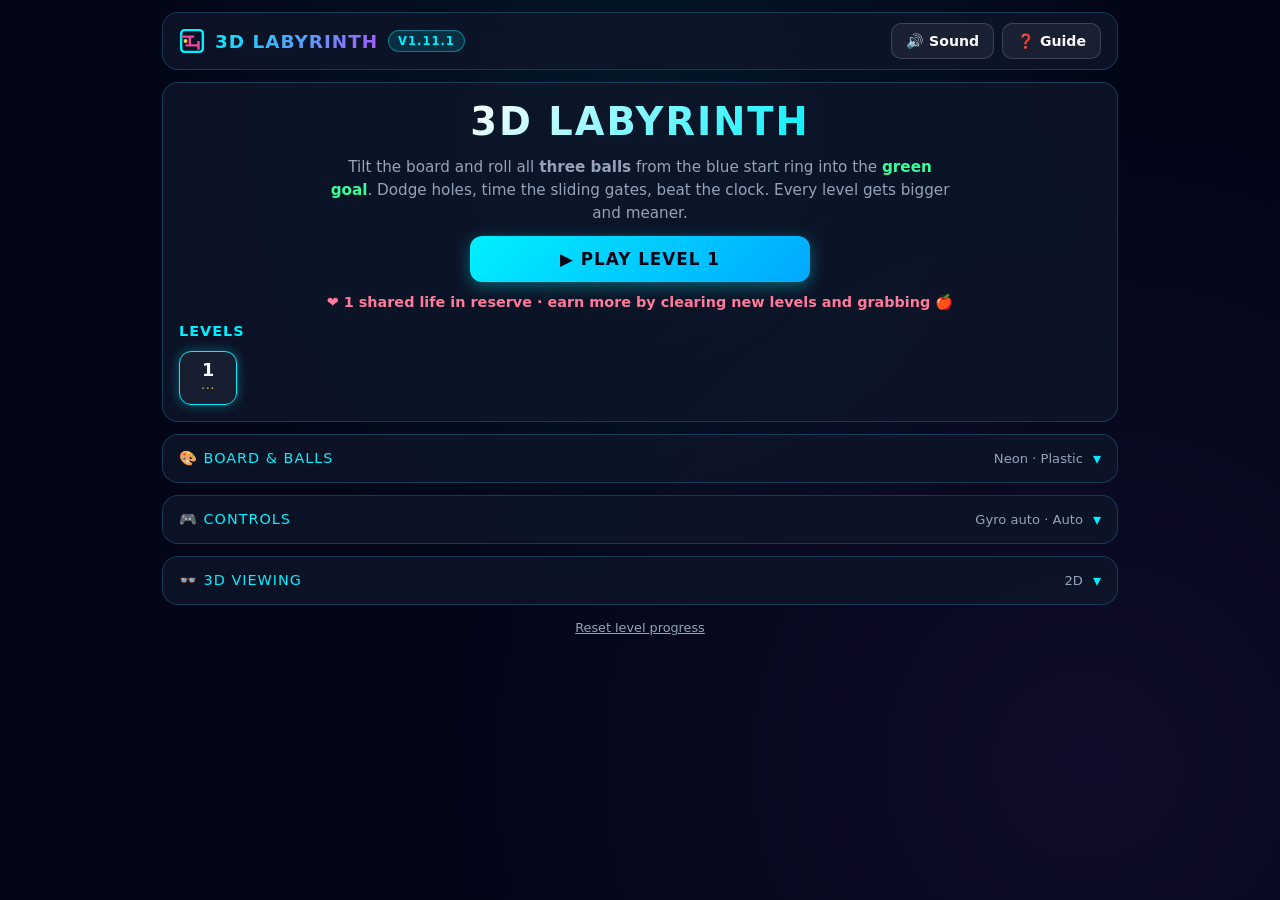
==== index.html @ 7cdb9b99 "fix: phone controller reports which pairing stage failed (v1.11.1) "No game found" was shown for any" ====
<!DOCTYPE html>
<html lang="en">
<head>
  <meta charset="UTF-8">
  <meta name="viewport" content="width=device-width, initial-scale=1.0, maximum-scale=1.0, user-scalable=no, viewport-fit=cover">
  <meta name="description" content="3D Labyrinth: tilt the board to guide three balls home. 2D, Parallel, Cross-eye, Anaglyph, Smart-glasses and VR stereo modes.">
  <meta name="theme-color" content="#020617">
  <title>3D Labyrinth</title>
  <link rel="manifest" href="./manifest.json">
  <link rel="icon" type="image/svg+xml" href="./assets/favicon.svg">
  <link rel="apple-touch-icon" href="./assets/apple-touch-icon.png">
  <meta name="apple-mobile-web-app-capable" content="yes">
  <meta name="mobile-web-app-capable" content="yes">
  <meta name="apple-mobile-web-app-title" content="Labyrinth3D">
  <link rel="stylesheet" href="./css/styles.css?v=1.11.1">
  <!-- Three.js r128, bundled locally so the PWA works fully offline -->
  <script src="./js/lib/three.min.js"></script>
</head>
<body>

  <!-- ============ PAGE 1: MENU ============ -->
  <div id="menuPage" class="page">
    <header class="app-header">
      <div class="brand-title">
        <svg width="26" height="26" viewBox="0 0 24 24" fill="none" stroke-width="2.2" aria-hidden="true">
          <rect x="2" y="2" width="20" height="20" rx="3" stroke="#00f0ff"/>
          <path d="M2 8h12M10 8v8M6 16h12M18 12v8" stroke="#ec4899"/>
          <circle cx="6" cy="12" r="1.8" fill="#ffc93c" stroke="none"/>
        </svg>
        <span>3D Labyrinth</span>
        <span class="version-badge">v1.11.1</span>
      </div>
      <div class="header-controls">
        <button class="icon-btn install-btn" id="installBtn" style="display:none" title="Install as an app on this device">📲 Install app</button>
        <button class="icon-btn vr-btn" id="webxrBtn" style="display:none" title="Enter immersive VR (Meta Quest browser)">🥽 VR</button>
        <button class="icon-btn" id="audioToggle" title="Toggle sound (M)">🔊 Sound</button>
        <button class="icon-btn" id="helpBtn" title="How to play & 3D viewing guide">❓ Guide</button>
      </div>
    </header>

    <main class="menu-content">
      <section class="card hero">
        <h1 class="title">3D Labyrinth</h1>
        <p class="muted">Tilt the board and roll all <strong>three balls</strong> from the blue start ring into the
          <strong class="green">green goal</strong>. Dodge holes, time the sliding gates, beat the clock. Every level gets bigger and meaner.</p>
        <button class="action-btn" id="playBtn">▶ Play Level 1</button>
        <div class="lives-info" id="livesInfo"></div>
        <h3 class="section-h">Levels</h3>
        <div class="level-grid" id="levelGrid"></div>
      </section>

      <details class="card fold" data-fold="look">
        <summary><span class="section-h">🎨 Board &amp; Balls</span><span class="fold-sum" id="sumLook"></span><span class="fold-caret" aria-hidden="true">▾</span></summary>
        <div class="fold-body">
        <div class="look-row">
          <span class="look-label">Board</span>
          <div class="mode-selector" id="boardSelector" role="radiogroup" aria-label="Board surface"></div>
        </div>
        <div class="look-row">
          <span class="look-label">Balls</span>
          <div class="mode-selector" id="ballSelector" role="radiogroup" aria-label="Ball type"></div>
        </div>
        <div class="look-stats" id="lookStats"></div>
        </div>
      </details>

      <details class="card fold" data-fold="controls">
        <summary><span class="section-h">🎮 Controls</span><span class="fold-sum" id="sumControls"></span><span class="fold-caret" aria-hidden="true">▾</span></summary>
        <div class="fold-body">
        <div class="row-wrap">
          <button class="icon-btn" id="gyroToggle" title="Tilt your phone to tilt the board">📱 <span id="gyroBadge">Gyro: AUTO</span></button>
          <button class="icon-btn" id="viewModeBtn" title="Camera: Auto / Whole board / Follow balls (V)">🎥 View: Auto</button>
          <button class="icon-btn" id="invertYBtn">↕️ Invert tilt: OFF</button>
          <button class="icon-btn" id="phonePadBtn" title="Use a phone on the same Wi-Fi as a tilt controller (e.g. for a TV or smart glasses)">📲 Phone controller</button>
        </div>
        <div class="slider-group" title="Degrees of phone tilt for full board tilt (lower = more sensitive)">
          <label>Gyro range</label>
          <input type="range" class="sens-slider" min="8" max="40" step="1" value="20">
          <span class="val sens-val">20°</span>
        </div>
        <p class="hint">Phone: tilt (default) · or drag anywhere on the board like a joystick. Desktop: arrow keys / WASD or mouse-drag. Gamepad: stick or D-pad tilts, A confirms, B / Start pauses. With smart glasses, tilt the phone in your hand (or use a Bluetooth pad).
          <kbd>P</kbd> pause · <kbd>R</kbd> restart · <kbd>C</kbd> re-level gyro · <kbd>V</kbd> camera · <kbd>N</kbd> map on/off (Inside view).</p>
        </div>
      </details>

      <details class="card fold" data-fold="stereo">
        <summary><span class="section-h">👓 3D Viewing</span><span class="fold-sum" id="sum3d"></span><span class="fold-caret" aria-hidden="true">▾</span></summary>
        <div class="fold-body">
        <div class="mode-selector">
          <button class="mode-btn active" data-mode="2d">2D</button>
          <button class="mode-btn" data-mode="parallel">Parallel 3D (SBS)</button>
          <button class="mode-btn" data-mode="cross">Cross-Eye 3D</button>
          <button class="mode-btn" data-mode="anaglyph">Anaglyph 🔴🔵</button>
          <button class="mode-btn" data-mode="hsbs" title="Half side-by-side 16:9 for RayNeo / XREAL / Rokid / TCL glasses">Smart Glasses (HSBS)</button>
        </div>
        <div class="slider-group" title="Stereo strength (eye separation, scaled to viewing distance)">
          <label>3D Depth</label>
          <input type="range" class="depth-slider" min="0" max="3" step="0.05" value="1">
          <span class="val depth-val">1.00</span>
        </div>
        <div class="slider-group" title="Move the zero-parallax (screen) plane nearer (-) or further (+)">
          <label>Focus</label>
          <input type="range" class="focus-slider" min="-40" max="40" step="1" value="0">
          <span class="val focus-val">0%</span>
        </div>
        <button class="icon-btn swap-btn">🔄 Swap Eyes</button>
        </div>
      </details>
      <p class="hint reset-line"><button class="link-btn" id="resetProgressBtn">Reset level progress</button></p>
    </main>
  </div>

  <!-- ============ PAGE 2: GAME ============ -->
  <div id="gamePage" class="page hidden">
    <div class="viewport-frame mode-single" id="viewportFrame">
      <div class="sbs-divider" id="sbsDivider"></div>
      <canvas id="gameCanvas"></canvas>
      <div class="joystick" id="joystick"><div class="knob"></div></div>

      <div class="modal-overlay hidden" id="pauseScreen">
        <div class="modal-card">
          <h2 class="title">⚙ 3D &amp; Controls</h2>
          <div class="mode-selector">
            <button class="mode-btn" data-mode="2d">2D</button>
            <button class="mode-btn" data-mode="parallel">Parallel</button>
            <button class="mode-btn" data-mode="cross">Cross-Eye</button>
            <button class="mode-btn" data-mode="anaglyph">Anaglyph</button>
            <button class="mode-btn" data-mode="hsbs">HSBS</button>
          </div>
          <div class="slider-group">
            <label>3D Depth</label>
            <input type="range" class="depth-slider" min="0" max="3" step="0.05" value="1">
            <span class="val depth-val">1.00</span>
          </div>
          <div class="slider-group">
            <label>Focus</label>
            <input type="range" class="focus-slider" min="-40" max="40" step="1" value="0">
            <span class="val focus-val">0%</span>
          </div>
          <div class="slider-group">
            <label>Gyro range</label>
            <input type="range" class="sens-slider" min="8" max="40" step="1" value="20">
            <span class="val sens-val">20°</span>
          </div>
          <button class="icon-btn swap-btn">🔄 Swap Eyes</button>
          <div class="btn-row">
            <button class="action-btn ghost" id="settingsBackBtn">◀ Back</button>
            <button class="action-btn" id="resumeBtn">▶ Resume</button>
          </div>
        </div>
      </div>

    </div>

    <div class="game-toolbar" id="gameBottomToolbar">
      <div class="group">
        <button class="icon-btn icon-only" id="gamePauseBtn" title="Pause / 3D settings (P)">⏸️</button>
        <button class="icon-btn icon-only" id="gameStopBtn" title="Back to menu">⏹️</button>
        <button class="icon-btn icon-only" id="gameRestartBtn" title="Restart level (R)">🔄</button>
      </div>
      <button class="icon-btn level-btn-big" id="gameCalibrateBtn" title="Treat the current phone position as flat (C)">🎯<span class="lbl"> Re-level</span></button>
      <div class="group">
        <button class="icon-btn icon-only" id="gameViewBtn" title="Camera (V)">🎥</button>
        <button class="icon-btn icon-only" id="gameGyroBtn" title="Gyroscope">📱</button>
        <button class="icon-btn icon-only" id="gameAudioBtn" title="Sound (M)">🔊</button>
      </div>
    </div>
  </div>

  <!-- ============ GUIDE ============ -->
  <div class="drawer-overlay hidden" id="infoDrawer">
    <div class="drawer">
      <h3>How to play</h3>
      <ul>
        <li>Get all <strong>3 balls</strong> into the <strong class="green">green goal</strong>. A ball in a <strong class="red">red-rimmed hole</strong> drops out and restarts at the blue ring.</li>
        <li>Levels 1–2 are untimed. From level 3 there is a clock; later levels add offset holes, corner holes on turns and orange <strong>sliding gates</strong> you must time.</li>
        <li><strong>❤ Lives</strong> (shared by all balls): +1 the first time you clear a level. A ball that drops into a hole spends a life and hops over it instead of restarting. If the clock runs out and you have a life for every ball still out, they are spent and the level is <em>rescued</em>.</li>
        <li><strong>🍎 Bonus apple</strong> (level 4+): one per level, at the end of a side branch behind a guard: a sliding gate, an offset hole or a corner hole. Roll a ball onto it for <strong>+1 life</strong>. Each level's apple can be claimed once, ever; levels with an apple still waiting show 🍎 in the level list, so if you run out of lives, go back and collect them.</li>
        <li>★★★ = no falls, no lives used, fast · ★★ = up to 2 falls/saves · ★ = cleared or rescued.</li>
        <li><strong>Gyro</strong>: hold the phone however is comfortable — the countdown levels it. Tap <em>🎯 Re-level</em> any time. iPhone asks for motion permission on first play.</li>
        <li><strong>🧍 Inside view</strong> (🎥 button or <kbd>V</kbd>): a chase camera at ball level, with walls towering around you. Controls follow the camera, so <em>forward</em> rolls the ball the way you're looking. The camera turns smoothly, like a car, toward the way the ball is rolling; reversing doesn't spin it round. It plays with <strong>one ball</strong> (board views always use three); the round minimap turns with you like a car GPS: the arrow always points ahead, N marks north and a green dot on the rim points to the goal; tap the 🗺 icon (or press <kbd>N</kbd>) to show or hide it. Follow the green light beam to the goal.</li>
        <li><strong>Gesture</strong>: touch and drag anywhere on the board — the drag distance is the tilt.</li>
      </ul>
      <h3>3D viewing modes</h3>
      <ul>
        <li><strong>Parallel 3D</strong>: left image for left eye — cardboard viewers or parallel free-viewing.</li>
        <li><strong>Cross-Eye 3D</strong>: cross your eyes until a third image fuses in the middle.</li>
        <li><strong>Anaglyph</strong>: red/cyan glasses.</li>
        <li><strong>Smart Glasses (HSBS)</strong>: 16:9 half side-by-side for RayNeo Air, XREAL, Rokid, TCL — switch the glasses to 3D SBS mode.</li>
        <li><strong>🥽 VR</strong>: appears in Meta Quest browser; the board floats on a virtual table, thumbstick tilts it.</li>
        <li><strong>3D Depth</strong> scales automatically with board size; lower it if your eyes strain. <strong>Focus</strong> moves the screen plane.</li>
      </ul>
      <button class="action-btn" id="closeInfoBtn">Got it</button>
    </div>
  </div>

  <!-- Install offer (Android/Chrome: system prompt; iPhone/iPad: Add to Home Screen steps) -->
  <div class="banner-stack">
  <div id="installBanner" class="update-banner install-banner hidden">
    <span>📲 Play full-screen and offline: install 3D Labyrinth as an app.</span>
    <button id="installBannerBtn" class="update-btn">Install</button>
    <button id="closeInstallBtn" class="update-close" title="Not now">✖</button>
  </div>

  <div id="updateBanner" class="update-banner hidden">
    <span>🚀 A new version is ready.</span>
    <button id="installUpdateBtn" class="update-btn">🔄 Update</button>
    <button id="closeUpdateBtn" class="update-close" title="Dismiss">✖</button>
  </div>
  </div>

  <div class="drawer-overlay hidden" id="linkPanel">
    <div class="drawer">
      <h3>📲 Phone controller</h3>
      <p class="muted">On a phone connected to the <strong>same Wi-Fi</strong>, open:</p>
      <p class="link-url" id="linkUrl"></p>
      <p class="muted">and enter this code:</p>
      <div class="link-code" id="linkCode">····</div>
      <p class="link-status" id="linkStatus"></p>
      <p class="hint">Pairing uses the free PeerJS service only to introduce the two devices. After that, tilt data goes directly from the phone to this screen over your Wi-Fi.</p>
      <div class="btn-row">
        <button class="action-btn" id="linkDoneBtn">Done</button>
        <button class="action-btn ghost" id="linkStopBtn">Disconnect</button>
      </div>
    </div>
  </div>

  <div class="drawer-overlay hidden" id="iosInstallHelp">
    <div class="drawer">
      <h3>📲 Install on iPhone / iPad</h3>
      <ol class="steps">
        <li>Open this page in <strong>Safari</strong>.</li>
        <li>Tap the <strong>Share</strong> button (square with an arrow ↑).</li>
        <li>Choose <strong>Add to Home Screen</strong>, then <strong>Add</strong>.</li>
      </ol>
      <p class="hint">The game then opens full-screen from its own icon and works offline.</p>
      <button class="action-btn" id="closeIosHelpBtn">Got it</button>
    </div>
  </div>

  <!-- Every module gets the release version in its URL, so an update can never mix old and new code
       (HTTP/CDN caches would otherwise serve stale modules next to a fresh app.js). -->
  <script type="importmap">
  {
    "imports": {
      "./js/config.js": "./js/config.js?v=1.11.1",
      "./js/maze.js": "./js/maze.js?v=1.11.1",
      "./js/physics.js": "./js/physics.js?v=1.11.1",
      "./js/renderer.js": "./js/renderer.js?v=1.11.1",
      "./js/board.js": "./js/board.js?v=1.11.1",
      "./js/materials.js": "./js/materials.js?v=1.11.1",
      "./js/controls.js": "./js/controls.js?v=1.11.1",
      "./js/hud3d.js": "./js/hud3d.js?v=1.11.1",
      "./js/audio.js": "./js/audio.js?v=1.11.1",
      "./js/ui.js": "./js/ui.js?v=1.11.1",
      "./js/link.js": "./js/link.js?v=1.11.1"
    }
  }
  </script>
  <script type="module" src="./js/app.js?v=1.11.1"></script>
</body>
</html>
---- css/styles.css ----
/* ==========================================================================
   3D LABYRINTH - STYLES (palette & components follow 3D Tunnel Rush)
   ========================================================================== */

:root {
  --bg-dark: #020617;
  --bg-card: rgba(15, 23, 42, 0.78);
  --bg-card-border: rgba(56, 189, 248, 0.22);
  --cyan: #00f0ff;
  --purple: #a855f7;
  --pink: #ec4899;
  --green: #34ff9a;
  --red: #ff3b5c;
  --amber: #ffc93c;
  --text: #f8fafc;
  --muted: #94a3b8;
  --font: system-ui, -apple-system, 'Segoe UI', Roboto, sans-serif;
  --fast: 0.18s cubic-bezier(0.4, 0, 0.2, 1);
}

* { box-sizing: border-box; margin: 0; padding: 0; }
.hidden { display: none !important; }

html, body { overscroll-behavior: none; }
body {
  background: var(--bg-dark);
  color: var(--text);
  font-family: var(--font);
  min-height: 100vh;
  min-height: 100dvh;
  background-image:
    radial-gradient(circle at 50% 15%, rgba(0, 240, 255, 0.08), transparent 50%),
    radial-gradient(circle at 85% 85%, rgba(168, 85, 247, 0.08), transparent 50%);
  -webkit-tap-highlight-color: transparent;
}

button { font-family: inherit; }
button:focus-visible, input:focus-visible { outline: 2px solid var(--cyan); outline-offset: 2px; }

/* ---------------- Menu page ---------------- */
.page { width: 100%; }
#menuPage { max-width: 980px; margin: 0 auto; padding: 12px 12px 32px; display: flex; flex-direction: column; gap: 12px; }

.app-header {
  display: flex; justify-content: space-between; align-items: center; flex-wrap: wrap; gap: 10px;
  padding: 10px 16px;
  background: var(--bg-card); border: 1px solid var(--bg-card-border); border-radius: 16px;
  backdrop-filter: blur(12px); -webkit-backdrop-filter: blur(12px);
}
.brand-title { display: flex; align-items: center; gap: 10px; font-weight: 800; font-size: 1.15rem; letter-spacing: 1px; text-transform: uppercase; }
.brand-title span:not(.version-badge) {
  background: linear-gradient(135deg, var(--cyan), var(--purple)); -webkit-background-clip: text; background-clip: text; -webkit-text-fill-color: transparent;
}
.version-badge { background: rgba(0, 240, 255, 0.12); color: var(--cyan); border: 1px solid rgba(0, 240, 255, 0.4); padding: 3px 9px; border-radius: 20px; font-size: 0.72rem; }
.header-controls, .row-wrap { display: flex; flex-wrap: wrap; gap: 8px; align-items: center; }

.menu-content { display: flex; flex-direction: column; gap: 12px; }
.card {
  background: var(--bg-card); border: 1px solid var(--bg-card-border); border-radius: 16px; padding: 16px;
  display: flex; flex-direction: column; gap: 12px;
}
.hero { align-items: center; text-align: center; }
.title {
  font-size: clamp(1.6rem, 6vw, 2.4rem); font-weight: 900; letter-spacing: 2px; text-transform: uppercase;
  background: linear-gradient(135deg, #fff, var(--cyan)); -webkit-background-clip: text; background-clip: text; -webkit-text-fill-color: transparent;
}
.title.green { background: linear-gradient(135deg, #fff, var(--green)); -webkit-background-clip: text; background-clip: text; }
.title.red { background: linear-gradient(135deg, #fff, var(--red)); -webkit-background-clip: text; background-clip: text; }
.muted { color: var(--muted); font-size: 0.95rem; max-width: 620px; line-height: 1.5; }
.green { color: var(--green); }
.red { color: var(--red); }
.section-h { color: var(--cyan); font-size: 0.9rem; text-transform: uppercase; letter-spacing: 1px; align-self: flex-start; }
.hint { color: var(--muted); font-size: 0.82rem; line-height: 1.6; }
kbd { background: rgba(255,255,255,0.08); border: 1px solid rgba(255,255,255,0.2); border-radius: 4px; padding: 0 5px; font-size: 0.78rem; }

.level-grid { display: grid; grid-template-columns: repeat(auto-fill, minmax(58px, 1fr)); gap: 8px; width: 100%; }
.level-btn {
  background: rgba(255,255,255,0.05); border: 1px solid rgba(255,255,255,0.14); color: var(--text);
  border-radius: 12px; padding: 8px 4px; cursor: pointer; display: flex; flex-direction: column; align-items: center; gap: 2px;
  transition: var(--fast);
}
.level-btn .lv { font-weight: 800; font-size: 1.1rem; }
.level-btn .st { font-size: 0.72rem; color: var(--amber); letter-spacing: 1px; }
.level-btn:hover { border-color: var(--cyan); }
.level-btn.current { border-color: var(--cyan); box-shadow: 0 0 12px rgba(0,240,255,0.35); }

/* ---------------- Buttons ---------------- */
.icon-btn {
  background: rgba(255, 255, 255, 0.06); border: 1px solid rgba(255, 255, 255, 0.16); color: var(--text);
  padding: 9px 14px; border-radius: 10px; cursor: pointer; display: inline-flex; align-items: center; gap: 6px;
  font-size: 0.88rem; font-weight: 600; transition: var(--fast); touch-action: manipulation;
}
.icon-btn:hover { background: rgba(0, 240, 255, 0.15); border-color: var(--cyan); }
.icon-btn.active { background: var(--cyan); color: #020617; border-color: var(--cyan); }
.icon-btn.icon-only { font-size: 1.2rem; padding: 8px 11px; }
.vr-btn { background: linear-gradient(135deg, var(--purple), var(--pink)); border-color: #f472b6; }
.swap-btn { align-self: flex-start; }
.link-btn { background: none; border: none; color: var(--muted); text-decoration: underline; cursor: pointer; font-size: 0.8rem; }

.action-btn {
  background: linear-gradient(135deg, var(--cyan), #00a8ff); color: #020617; font-size: 1.05rem; font-weight: 800;
  padding: 13px 28px; border: none; border-radius: 12px; cursor: pointer; text-transform: uppercase; letter-spacing: 1px;
  box-shadow: 0 4px 15px rgba(0, 240, 255, 0.35); transition: transform 0.15s ease; width: 100%; max-width: 340px;
}
.action-btn:hover { transform: translateY(-2px); }
.action-btn.ghost { background: rgba(255,255,255,0.1); color: var(--text); box-shadow: none; border: 1px solid rgba(255,255,255,0.22); }
.btn-row { display: flex; flex-wrap: wrap; gap: 8px; justify-content: center; width: 100%; }
.btn-row .action-btn { flex: 1 1 120px; padding: 11px 12px; font-size: 0.92rem; }

/* ---------------- Stereo controls ---------------- */
.mode-selector { display: flex; flex-wrap: wrap; gap: 5px; background: rgba(0,0,0,0.4); padding: 4px; border-radius: 12px; border: 1px solid rgba(255,255,255,0.08); }
.mode-btn { background: transparent; border: none; color: var(--muted); padding: 8px 12px; border-radius: 8px; font-size: 0.85rem; font-weight: 700; cursor: pointer; }
.mode-btn:hover { color: var(--text); }
.mode-btn.active { background: var(--cyan); color: #020617; }
.slider-group { display: flex; align-items: center; gap: 10px; width: 100%; }
.slider-group label { min-width: 84px; font-size: 0.85rem; color: var(--muted); }
.slider-group input[type=range] { flex: 1; accent-color: var(--cyan); min-height: 28px; }
.slider-group .val { min-width: 48px; text-align: right; font-family: ui-monospace, monospace; font-size: 0.85rem; color: var(--cyan); }

/* ---------------- Game page ---------------- */
#gamePage {
  height: 100vh; height: 100dvh; display: flex; flex-direction: column; align-items: center; justify-content: center; gap: 8px;
  padding: 4px env(safe-area-inset-right) env(safe-area-inset-bottom) env(safe-area-inset-left);
}
.viewport-frame {
  position: relative; background: #000; border-radius: 14px; overflow: hidden;
  border: 1px solid rgba(0, 240, 255, 0.5); box-shadow: 0 0 24px rgba(0, 240, 255, 0.18);
  touch-action: none; /* the board itself is a drag joystick */
}
#gameCanvas { width: 100%; height: 100%; display: block; }
.sbs-divider { position: absolute; top: 0; left: 50%; width: 2px; height: 100%; background: linear-gradient(transparent, rgba(0,240,255,0.45), transparent); pointer-events: none; z-index: 5; display: none; }

.joystick {
  position: fixed; width: 140px; height: 140px; margin: -70px 0 0 -70px; border-radius: 50%;
  border: 2px solid rgba(0, 240, 255, 0.45); background: rgba(0, 240, 255, 0.06);
  pointer-events: none; z-index: 30; display: none;
}
.joystick .knob {
  position: absolute; left: 50%; top: 50%; width: 52px; height: 52px; border-radius: 50%;
  background: rgba(0, 240, 255, 0.45); box-shadow: 0 0 14px rgba(0,240,255,0.6); transform: translate(-50%, -50%);
}

.game-toolbar {
  display: flex; align-items: center; justify-content: space-between; gap: 8px; width: 100%; max-width: 720px; padding: 0 6px;
}
.game-toolbar .group { display: flex; gap: 6px; }
.level-btn-big { font-size: 0.95rem; padding: 10px 16px; border-color: rgba(0,240,255,0.45); white-space: nowrap; }

.modal-overlay {
  position: absolute; inset: 0; background: rgba(2, 6, 23, 0.82); backdrop-filter: blur(8px); -webkit-backdrop-filter: blur(8px);
  display: flex; align-items: center; justify-content: center; z-index: 20; padding: 12px; overflow-y: auto;
}
.modal-card {
  background: var(--bg-card); border: 1px solid var(--bg-card-border); border-radius: 18px; padding: 18px;
  max-width: 480px; width: 100%; display: flex; flex-direction: column; gap: 12px; align-items: center; text-align: center;
  box-shadow: 0 10px 40px rgba(0,0,0,0.6);
}
.stars { font-size: 2.6rem; color: var(--amber); letter-spacing: 6px; text-shadow: 0 0 16px rgba(255,201,60,0.6); }

/* ---------------- Guide drawer & update banner ---------------- */
.drawer-overlay { position: fixed; inset: 0; background: rgba(2,6,23,0.7); z-index: 50; display: flex; align-items: center; justify-content: center; padding: 12px; }
.drawer {
  background: #0b1222; border: 1px solid var(--bg-card-border); border-radius: 18px; padding: 18px 20px; max-width: 640px; width: 100%;
  max-height: 90vh; overflow-y: auto; display: flex; flex-direction: column; gap: 10px; align-items: center;
}
.drawer h3 { color: var(--cyan); align-self: flex-start; }
.drawer ul { padding-left: 18px; line-height: 1.6; font-size: 0.9rem; align-self: stretch; }

.update-banner {
  position: fixed; left: 50%; bottom: 16px; transform: translateX(-50%); z-index: 60;
  display: flex; align-items: center; gap: 10px; background: #0b1222; border: 1px solid var(--cyan); border-radius: 14px; padding: 10px 14px;
  box-shadow: 0 0 20px rgba(0,240,255,0.3); font-size: 0.9rem;
}
.update-btn { background: var(--cyan); color: #020617; border: none; border-radius: 8px; padding: 6px 12px; font-weight: 700; cursor: pointer; }
.update-close { background: none; border: none; color: var(--muted); cursor: pointer; font-size: 1rem; }

@media (max-width: 520px) {
  .icon-btn { padding: 8px 10px; font-size: 0.82rem; }
  .icon-btn.icon-only { padding: 7px 9px; font-size: 1.05rem; }
  .level-btn-big { padding: 9px 10px; font-size: 0.82rem; }
  .game-toolbar .group { gap: 4px; }
}
@media (max-height: 500px) and (orientation: landscape) {
  #gamePage { flex-direction: row; gap: 6px; }
  .game-toolbar { flex-direction: column; width: auto; height: 100%; max-width: none; justify-content: center; }
  .game-toolbar .group { flex-direction: column; }
}
@media (max-width: 400px) {
  .level-btn-big .lbl { display: none; }
  .level-btn-big { font-size: 1.05rem; }
}

/* ---------------- Board & ball picker ---------------- */
.look-row { display: flex; align-items: center; gap: 10px; flex-wrap: wrap; width: 100%; }
.look-label { min-width: 52px; font-size: 0.85rem; color: var(--muted); }
.look-btn { background: transparent; border: none; color: var(--muted); padding: 8px 12px; border-radius: 8px; font-size: 0.88rem; font-weight: 700; cursor: pointer; }
.look-btn:hover { color: var(--text); }
.look-btn.active { background: var(--cyan); color: #020617; }
.look-stats { display: grid; grid-template-columns: auto 1fr; gap: 4px 12px; font-size: 0.85rem; align-items: center; }
.look-stats .meter { color: var(--amber); letter-spacing: 2px; font-size: 0.8rem; }
.look-stats .meter .off { color: rgba(148,163,184,0.35); }
.look-stats .desc { grid-column: 1 / -1; color: var(--muted); line-height: 1.5; }

.lives-info { color: #ff7a9a; font-weight: 700; font-size: 0.9rem; }
.level-btn .ap { font-size: 0.7rem; margin-left: 2px; vertical-align: super; }

/* ---------------- Install ---------------- */
.install-btn { background: linear-gradient(135deg, #22c55e, #00f0ff); color: #020617; border-color: #34ff9a; font-weight: 800; }
.install-banner { bottom: 76px; border-color: #34ff9a; box-shadow: 0 0 20px rgba(52,255,154,0.3); flex-wrap: wrap; justify-content: center; max-width: calc(100vw - 24px); }
.install-banner .update-btn { background: #34ff9a; }
.steps { padding-left: 22px; line-height: 1.8; align-self: stretch; }

/* Banners stack bottom-centre and use the full phone width instead of squeezing their text */
.banner-stack { position: fixed; left: 50%; bottom: 16px; transform: translateX(-50%); z-index: 60; display: flex; flex-direction: column; gap: 8px; width: min(560px, calc(100vw - 24px)); pointer-events: none; }
.banner-stack .update-banner { position: static; transform: none; width: 100%; pointer-events: auto; }
.banner-stack .update-banner span { flex: 1; min-width: 0; }
.banner-stack .install-banner { bottom: auto; }

/* ---------------- Collapsible menu sections ---------------- */
/* Closed by default so first-time players see Play + levels first; the summary shows the current choice */
details.fold { display: block; padding: 0; }
details.fold > summary {
  list-style: none; cursor: pointer; display: flex; align-items: center; gap: 10px; padding: 14px 16px; border-radius: 16px;
}
details.fold > summary::-webkit-details-marker { display: none; }
details.fold > summary:hover { background: rgba(0,240,255,0.05); }
details.fold > summary .section-h { align-self: center; white-space: nowrap; }
.fold-sum { flex: 1; min-width: 0; color: var(--muted); font-size: 0.82rem; text-align: right; overflow: hidden; text-overflow: ellipsis; white-space: nowrap; }
.fold-caret { color: var(--cyan); transition: transform var(--fast); }
details.fold[open] .fold-caret { transform: rotate(180deg); }
.fold-body { display: flex; flex-direction: column; gap: 12px; padding: 0 16px 16px; }
.reset-line { text-align: center; }

/* ---------------- Phone controller (pairing panel on the TV + controller.html) ---------------- */
.link-url { font-family: ui-monospace, monospace; color: var(--cyan); word-break: break-all; text-align: center; font-size: 1rem; }
.link-code { font-size: clamp(2.6rem, 12vw, 4rem); font-weight: 900; letter-spacing: 0.35em; color: var(--amber); text-align: center; padding-left: 0.35em; }
.link-status { min-height: 1.4em; text-align: center; font-weight: 700; color: var(--text); }
.pad-page { max-width: 520px; margin: 0 auto; padding: 12px; display: flex; flex-direction: column; gap: 12px; }
.pad-page .card { align-items: center; text-align: center; }
.code-input {
  width: 100%; max-width: 260px; font-size: 2.4rem; font-weight: 800; letter-spacing: 0.4em; text-align: center; padding: 10px 0 10px 0.4em;
  background: rgba(0,0,0,0.4); color: var(--amber); border: 2px solid var(--bg-card-border); border-radius: 14px;
}
.code-input:focus { outline: none; border-color: var(--cyan); }
.pad-tv { font-weight: 700; color: var(--green); }
.tilt-zone {
  position: relative; width: min(78vw, 300px); aspect-ratio: 1; border-radius: 50%; touch-action: none;
  border: 2px solid rgba(0,240,255,0.5); background: radial-gradient(circle, rgba(0,240,255,0.10), rgba(2,6,23,0.6));
}
.tilt-cross { position: absolute; inset: 50% 0 auto 0; height: 1px; background: rgba(0,240,255,0.25); }
.tilt-cross::after { content: ''; position: absolute; left: 50%; top: calc(-1 * min(39vw, 150px)); width: 1px; height: min(78vw, 300px); background: rgba(0,240,255,0.25); }
.tilt-dot {
  position: absolute; left: 50%; top: 50%; width: 22%; aspect-ratio: 1; border-radius: 50%; transform: translate(-50%, -50%);
  background: radial-gradient(circle at 35% 35%, #fff4c2, var(--amber)); box-shadow: 0 0 18px rgba(255,201,60,0.7);
}
.pad-grid { display: grid; grid-template-columns: repeat(3, 1fr); gap: 10px; width: 100%; }
.pad-btn {
  min-height: 64px; font-size: 1.15rem; font-weight: 800; color: var(--text); cursor: pointer; touch-action: manipulation;
  background: rgba(255,255,255,0.08); border: 1px solid rgba(255,255,255,0.2); border-radius: 14px;
}
.pad-btn:active { background: rgba(0,240,255,0.25); }
.pad-btn.primary { background: linear-gradient(135deg, var(--cyan), #00a8ff); color: #020617; border: none; }
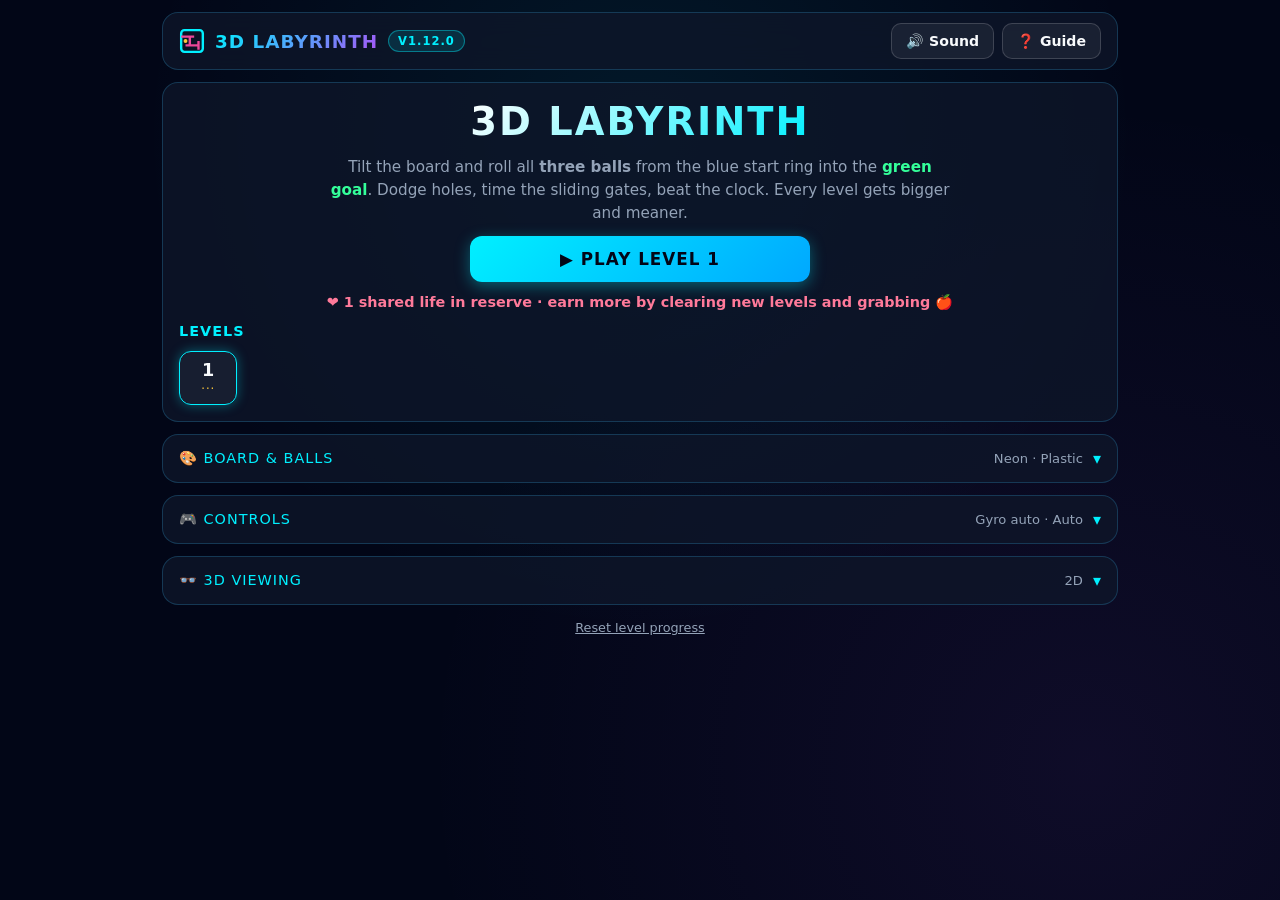
==== commit 603ca02d: "fix: phone controller pairing - switch to the official PeerJS client (v1.12.0) The hand-written Peer" ====
--- a/index.html
+++ b/index.html
@@ -12,9 +12,11 @@
   <meta name="apple-mobile-web-app-capable" content="yes">
   <meta name="mobile-web-app-capable" content="yes">
   <meta name="apple-mobile-web-app-title" content="Labyrinth3D">
-  <link rel="stylesheet" href="./css/styles.css?v=1.11.1">
+  <link rel="stylesheet" href="./css/styles.css?v=1.12.0">
   <!-- Three.js r128, bundled locally so the PWA works fully offline -->
   <script src="./js/lib/three.min.js"></script>
+  <!-- PeerJS 1.5.5 (MIT, bundled locally): phone-controller pairing only. See js/lib/peerjs.LICENSE.txt -->
+  <script src="./js/lib/peerjs.min.js?v=1.5.5"></script>
 </head>
 <body>
 
@@ -28,7 +30,7 @@
           <circle cx="6" cy="12" r="1.8" fill="#ffc93c" stroke="none"/>
         </svg>
         <span>3D Labyrinth</span>
-        <span class="version-badge">v1.11.1</span>
+        <span class="version-badge">v1.12.0</span>
       </div>
       <div class="header-controls">
         <button class="icon-btn install-btn" id="installBtn" style="display:none" title="Install as an app on this device">📲 Install app</button>
@@ -243,20 +245,20 @@
   <script type="importmap">
   {
     "imports": {
-      "./js/config.js": "./js/config.js?v=1.11.1",
-      "./js/maze.js": "./js/maze.js?v=1.11.1",
-      "./js/physics.js": "./js/physics.js?v=1.11.1",
-      "./js/renderer.js": "./js/renderer.js?v=1.11.1",
-      "./js/board.js": "./js/board.js?v=1.11.1",
-      "./js/materials.js": "./js/materials.js?v=1.11.1",
-      "./js/controls.js": "./js/controls.js?v=1.11.1",
-      "./js/hud3d.js": "./js/hud3d.js?v=1.11.1",
-      "./js/audio.js": "./js/audio.js?v=1.11.1",
-      "./js/ui.js": "./js/ui.js?v=1.11.1",
-      "./js/link.js": "./js/link.js?v=1.11.1"
+      "./js/config.js": "./js/config.js?v=1.12.0",
+      "./js/maze.js": "./js/maze.js?v=1.12.0",
+      "./js/physics.js": "./js/physics.js?v=1.12.0",
+      "./js/renderer.js": "./js/renderer.js?v=1.12.0",
+      "./js/board.js": "./js/board.js?v=1.12.0",
+      "./js/materials.js": "./js/materials.js?v=1.12.0",
+      "./js/controls.js": "./js/controls.js?v=1.12.0",
+      "./js/hud3d.js": "./js/hud3d.js?v=1.12.0",
+      "./js/audio.js": "./js/audio.js?v=1.12.0",
+      "./js/ui.js": "./js/ui.js?v=1.12.0",
+      "./js/link.js": "./js/link.js?v=1.12.0"
     }
   }
   </script>
-  <script type="module" src="./js/app.js?v=1.11.1"></script>
+  <script type="module" src="./js/app.js?v=1.12.0"></script>
 </body>
 </html>
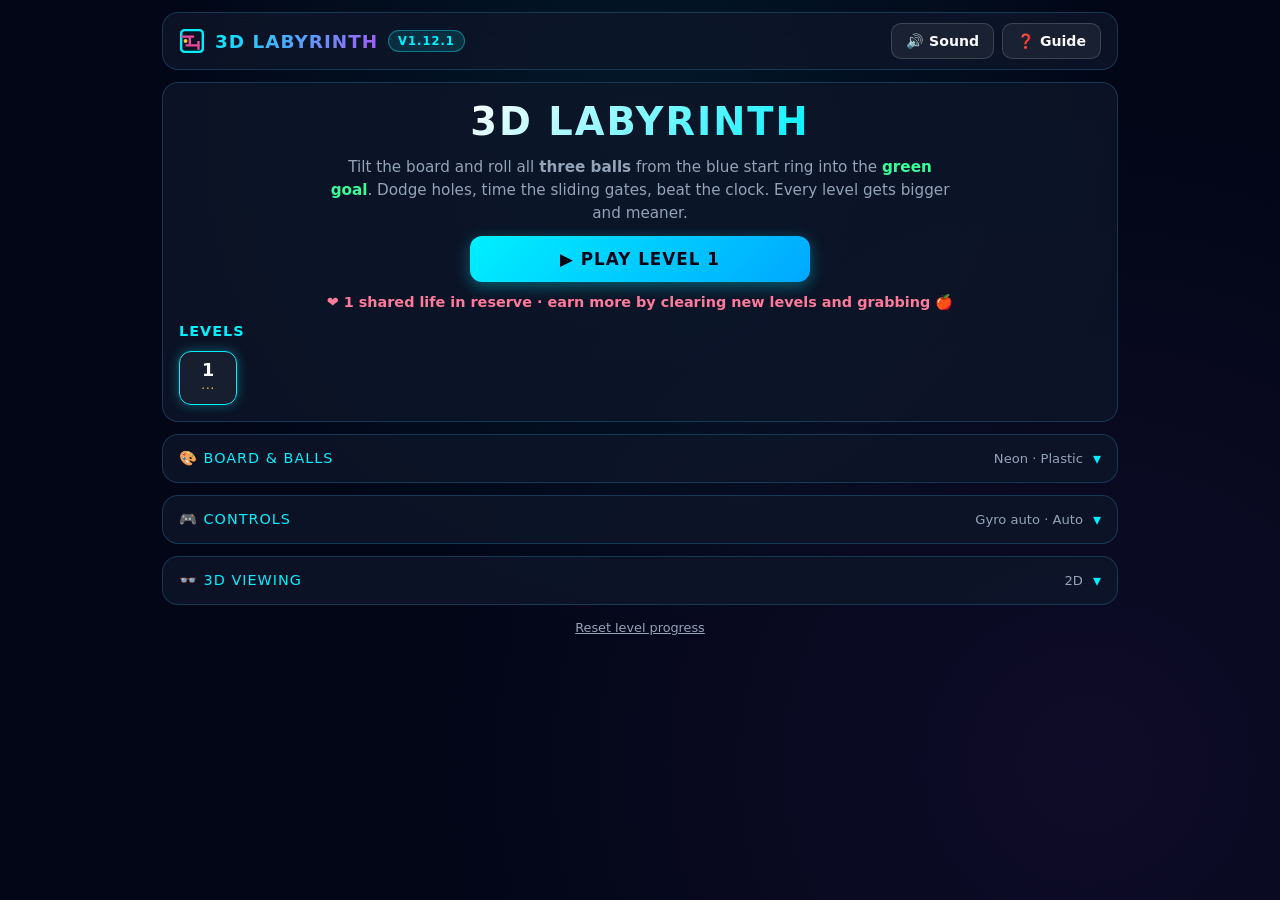
==== commit eee69c36: "feat: 6-digit cryptographically random pairing codes; accurate offline claim (v1.12.1) Review notes:" ====
--- a/index.html
+++ b/index.html
@@ -12,7 +12,7 @@
   <meta name="apple-mobile-web-app-capable" content="yes">
   <meta name="mobile-web-app-capable" content="yes">
   <meta name="apple-mobile-web-app-title" content="Labyrinth3D">
-  <link rel="stylesheet" href="./css/styles.css?v=1.12.0">
+  <link rel="stylesheet" href="./css/styles.css?v=1.12.1">
   <!-- Three.js r128, bundled locally so the PWA works fully offline -->
   <script src="./js/lib/three.min.js"></script>
   <!-- PeerJS 1.5.5 (MIT, bundled locally): phone-controller pairing only. See js/lib/peerjs.LICENSE.txt -->
@@ -30,7 +30,7 @@
           <circle cx="6" cy="12" r="1.8" fill="#ffc93c" stroke="none"/>
         </svg>
         <span>3D Labyrinth</span>
-        <span class="version-badge">v1.12.0</span>
+        <span class="version-badge">v1.12.1</span>
       </div>
       <div class="header-controls">
         <button class="icon-btn install-btn" id="installBtn" style="display:none" title="Install as an app on this device">📲 Install app</button>
@@ -217,7 +217,7 @@
       <p class="muted">On a phone connected to the <strong>same Wi-Fi</strong>, open:</p>
       <p class="link-url" id="linkUrl"></p>
       <p class="muted">and enter this code:</p>
-      <div class="link-code" id="linkCode">····</div>
+      <div class="link-code" id="linkCode">······</div>
       <p class="link-status" id="linkStatus"></p>
       <p class="hint">Pairing uses the free PeerJS service only to introduce the two devices. After that, tilt data goes directly from the phone to this screen over your Wi-Fi.</p>
       <div class="btn-row">
@@ -245,20 +245,20 @@
   <script type="importmap">
   {
     "imports": {
-      "./js/config.js": "./js/config.js?v=1.12.0",
-      "./js/maze.js": "./js/maze.js?v=1.12.0",
-      "./js/physics.js": "./js/physics.js?v=1.12.0",
-      "./js/renderer.js": "./js/renderer.js?v=1.12.0",
-      "./js/board.js": "./js/board.js?v=1.12.0",
-      "./js/materials.js": "./js/materials.js?v=1.12.0",
-      "./js/controls.js": "./js/controls.js?v=1.12.0",
-      "./js/hud3d.js": "./js/hud3d.js?v=1.12.0",
-      "./js/audio.js": "./js/audio.js?v=1.12.0",
-      "./js/ui.js": "./js/ui.js?v=1.12.0",
-      "./js/link.js": "./js/link.js?v=1.12.0"
+      "./js/config.js": "./js/config.js?v=1.12.1",
+      "./js/maze.js": "./js/maze.js?v=1.12.1",
+      "./js/physics.js": "./js/physics.js?v=1.12.1",
+      "./js/renderer.js": "./js/renderer.js?v=1.12.1",
+      "./js/board.js": "./js/board.js?v=1.12.1",
+      "./js/materials.js": "./js/materials.js?v=1.12.1",
+      "./js/controls.js": "./js/controls.js?v=1.12.1",
+      "./js/hud3d.js": "./js/hud3d.js?v=1.12.1",
+      "./js/audio.js": "./js/audio.js?v=1.12.1",
+      "./js/ui.js": "./js/ui.js?v=1.12.1",
+      "./js/link.js": "./js/link.js?v=1.12.1"
     }
   }
   </script>
-  <script type="module" src="./js/app.js?v=1.12.0"></script>
+  <script type="module" src="./js/app.js?v=1.12.1"></script>
 </body>
 </html>
--- a/css/styles.css
+++ b/css/styles.css
@@ -238,7 +238,7 @@
 .pad-page { max-width: 520px; margin: 0 auto; padding: 12px; display: flex; flex-direction: column; gap: 12px; }
 .pad-page .card { align-items: center; text-align: center; }
 .code-input {
-  width: 100%; max-width: 260px; font-size: 2.4rem; font-weight: 800; letter-spacing: 0.4em; text-align: center; padding: 10px 0 10px 0.4em;
+  width: 100%; max-width: 300px; font-size: 2.2rem; font-weight: 800; letter-spacing: 0.25em; text-align: center; padding: 10px 0 10px 0.25em;
   background: rgba(0,0,0,0.4); color: var(--amber); border: 2px solid var(--bg-card-border); border-radius: 14px;
 }
 .code-input:focus { outline: none; border-color: var(--cyan); }
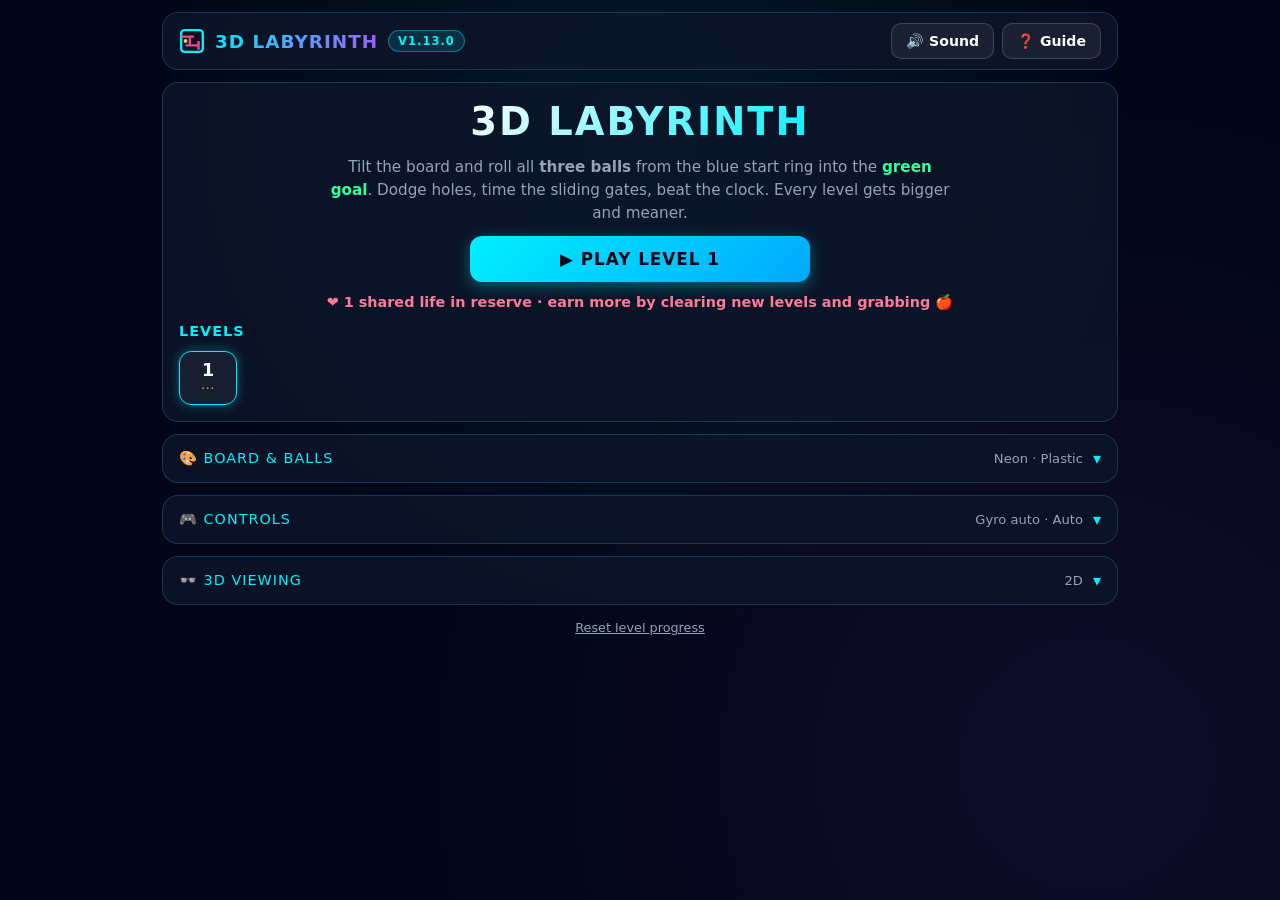
==== commit cd656358: "feat: north-up board map with all balls in zoomed board views (v1.13.0) Follow (and Auto when it zoo" ====
--- a/index.html
+++ b/index.html
@@ -12,7 +12,7 @@
   <meta name="apple-mobile-web-app-capable" content="yes">
   <meta name="mobile-web-app-capable" content="yes">
   <meta name="apple-mobile-web-app-title" content="Labyrinth3D">
-  <link rel="stylesheet" href="./css/styles.css?v=1.12.1">
+  <link rel="stylesheet" href="./css/styles.css?v=1.13.0">
   <!-- Three.js r128, bundled locally so the PWA works fully offline -->
   <script src="./js/lib/three.min.js"></script>
   <!-- PeerJS 1.5.5 (MIT, bundled locally): phone-controller pairing only. See js/lib/peerjs.LICENSE.txt -->
@@ -30,7 +30,7 @@
           <circle cx="6" cy="12" r="1.8" fill="#ffc93c" stroke="none"/>
         </svg>
         <span>3D Labyrinth</span>
-        <span class="version-badge">v1.12.1</span>
+        <span class="version-badge">v1.13.0</span>
       </div>
       <div class="header-controls">
         <button class="icon-btn install-btn" id="installBtn" style="display:none" title="Install as an app on this device">📲 Install app</button>
@@ -245,20 +245,20 @@
   <script type="importmap">
   {
     "imports": {
-      "./js/config.js": "./js/config.js?v=1.12.1",
-      "./js/maze.js": "./js/maze.js?v=1.12.1",
-      "./js/physics.js": "./js/physics.js?v=1.12.1",
-      "./js/renderer.js": "./js/renderer.js?v=1.12.1",
-      "./js/board.js": "./js/board.js?v=1.12.1",
-      "./js/materials.js": "./js/materials.js?v=1.12.1",
-      "./js/controls.js": "./js/controls.js?v=1.12.1",
-      "./js/hud3d.js": "./js/hud3d.js?v=1.12.1",
-      "./js/audio.js": "./js/audio.js?v=1.12.1",
-      "./js/ui.js": "./js/ui.js?v=1.12.1",
-      "./js/link.js": "./js/link.js?v=1.12.1"
+      "./js/config.js": "./js/config.js?v=1.13.0",
+      "./js/maze.js": "./js/maze.js?v=1.13.0",
+      "./js/physics.js": "./js/physics.js?v=1.13.0",
+      "./js/renderer.js": "./js/renderer.js?v=1.13.0",
+      "./js/board.js": "./js/board.js?v=1.13.0",
+      "./js/materials.js": "./js/materials.js?v=1.13.0",
+      "./js/controls.js": "./js/controls.js?v=1.13.0",
+      "./js/hud3d.js": "./js/hud3d.js?v=1.13.0",
+      "./js/audio.js": "./js/audio.js?v=1.13.0",
+      "./js/ui.js": "./js/ui.js?v=1.13.0",
+      "./js/link.js": "./js/link.js?v=1.13.0"
     }
   }
   </script>
-  <script type="module" src="./js/app.js?v=1.12.1"></script>
+  <script type="module" src="./js/app.js?v=1.13.0"></script>
 </body>
 </html>
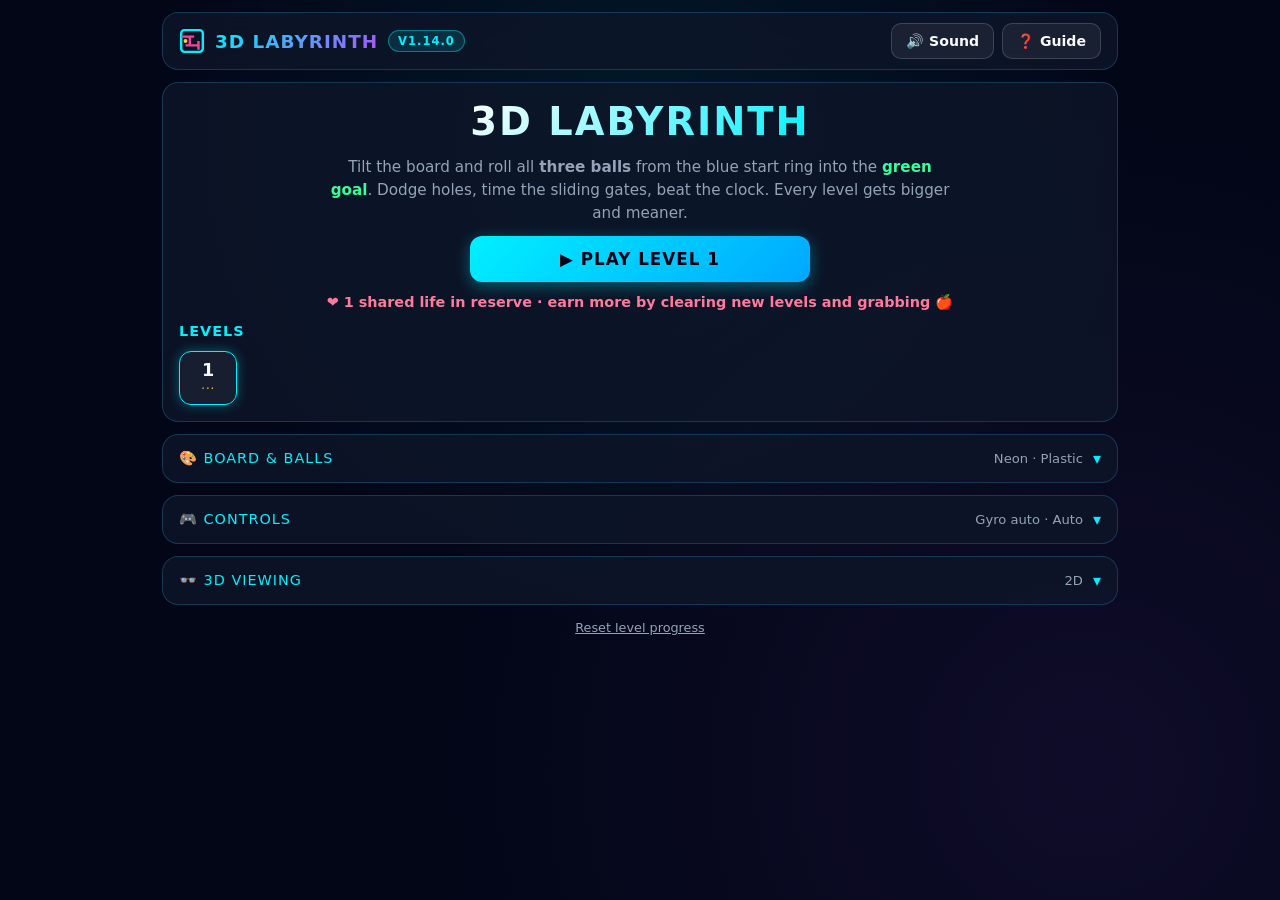
==== commit 80b2037e: "feat: Small/Large minimap and an optional route guide (v1.14.0) Map: on phone landscape the minimap " ====
--- a/index.html
+++ b/index.html
@@ -12,7 +12,7 @@
   <meta name="apple-mobile-web-app-capable" content="yes">
   <meta name="mobile-web-app-capable" content="yes">
   <meta name="apple-mobile-web-app-title" content="Labyrinth3D">
-  <link rel="stylesheet" href="./css/styles.css?v=1.13.0">
+  <link rel="stylesheet" href="./css/styles.css?v=1.14.0">
   <!-- Three.js r128, bundled locally so the PWA works fully offline -->
   <script src="./js/lib/three.min.js"></script>
   <!-- PeerJS 1.5.5 (MIT, bundled locally): phone-controller pairing only. See js/lib/peerjs.LICENSE.txt -->
@@ -30,7 +30,7 @@
           <circle cx="6" cy="12" r="1.8" fill="#ffc93c" stroke="none"/>
         </svg>
         <span>3D Labyrinth</span>
-        <span class="version-badge">v1.13.0</span>
+        <span class="version-badge">v1.14.0</span>
       </div>
       <div class="header-controls">
         <button class="icon-btn install-btn" id="installBtn" style="display:none" title="Install as an app on this device">📲 Install app</button>
@@ -73,6 +73,7 @@
           <button class="icon-btn" id="gyroToggle" title="Tilt your phone to tilt the board">📱 <span id="gyroBadge">Gyro: AUTO</span></button>
           <button class="icon-btn" id="viewModeBtn" title="Camera: Auto / Whole board / Follow balls (V)">🎥 View: Auto</button>
           <button class="icon-btn" id="invertYBtn">↕️ Invert tilt: OFF</button>
+          <button class="icon-btn" id="guideBtn" title="Route guide: green path to the goal, red stripes across dead ends, gold for the apple branch (G). Guided clears are capped at ★★.">🧭 Route guide: OFF</button>
           <button class="icon-btn" id="phonePadBtn" title="Use a phone on the same Wi-Fi as a tilt controller (e.g. for a TV or smart glasses)">📲 Phone controller</button>
         </div>
         <div class="slider-group" title="Degrees of phone tilt for full board tilt (lower = more sensitive)">
@@ -245,20 +246,20 @@
   <script type="importmap">
   {
     "imports": {
-      "./js/config.js": "./js/config.js?v=1.13.0",
-      "./js/maze.js": "./js/maze.js?v=1.13.0",
-      "./js/physics.js": "./js/physics.js?v=1.13.0",
-      "./js/renderer.js": "./js/renderer.js?v=1.13.0",
-      "./js/board.js": "./js/board.js?v=1.13.0",
-      "./js/materials.js": "./js/materials.js?v=1.13.0",
-      "./js/controls.js": "./js/controls.js?v=1.13.0",
-      "./js/hud3d.js": "./js/hud3d.js?v=1.13.0",
-      "./js/audio.js": "./js/audio.js?v=1.13.0",
-      "./js/ui.js": "./js/ui.js?v=1.13.0",
-      "./js/link.js": "./js/link.js?v=1.13.0"
+      "./js/config.js": "./js/config.js?v=1.14.0",
+      "./js/maze.js": "./js/maze.js?v=1.14.0",
+      "./js/physics.js": "./js/physics.js?v=1.14.0",
+      "./js/renderer.js": "./js/renderer.js?v=1.14.0",
+      "./js/board.js": "./js/board.js?v=1.14.0",
+      "./js/materials.js": "./js/materials.js?v=1.14.0",
+      "./js/controls.js": "./js/controls.js?v=1.14.0",
+      "./js/hud3d.js": "./js/hud3d.js?v=1.14.0",
+      "./js/audio.js": "./js/audio.js?v=1.14.0",
+      "./js/ui.js": "./js/ui.js?v=1.14.0",
+      "./js/link.js": "./js/link.js?v=1.14.0"
     }
   }
   </script>
-  <script type="module" src="./js/app.js?v=1.13.0"></script>
+  <script type="module" src="./js/app.js?v=1.14.0"></script>
 </body>
 </html>
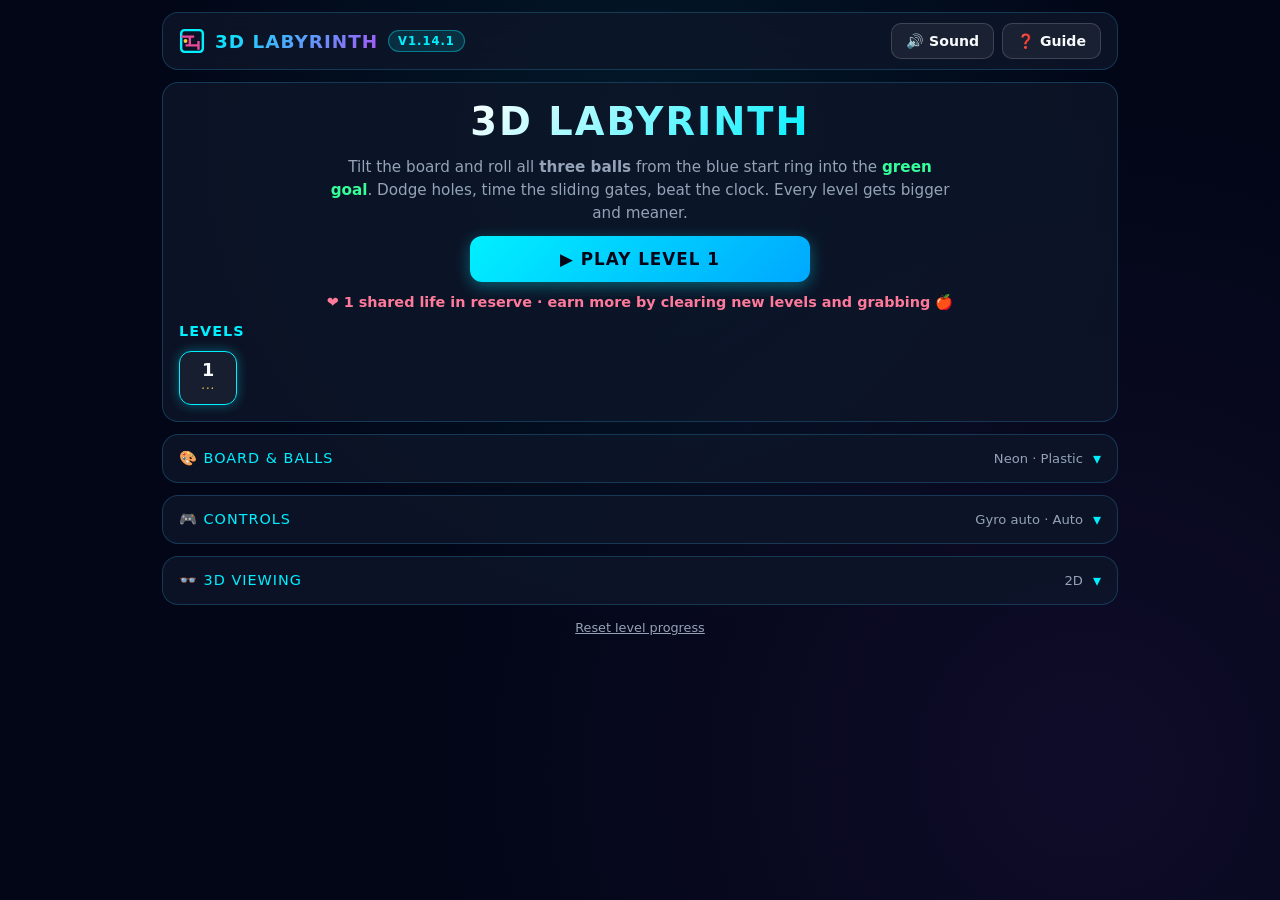
==== commit 9f42b1d1: "fix: progress no longer rolls back when the game is open twice (v1.14.1) Each open copy (installed a" ====
--- a/index.html
+++ b/index.html
@@ -12,7 +12,7 @@
   <meta name="apple-mobile-web-app-capable" content="yes">
   <meta name="mobile-web-app-capable" content="yes">
   <meta name="apple-mobile-web-app-title" content="Labyrinth3D">
-  <link rel="stylesheet" href="./css/styles.css?v=1.14.0">
+  <link rel="stylesheet" href="./css/styles.css?v=1.14.1">
   <!-- Three.js r128, bundled locally so the PWA works fully offline -->
   <script src="./js/lib/three.min.js"></script>
   <!-- PeerJS 1.5.5 (MIT, bundled locally): phone-controller pairing only. See js/lib/peerjs.LICENSE.txt -->
@@ -30,7 +30,7 @@
           <circle cx="6" cy="12" r="1.8" fill="#ffc93c" stroke="none"/>
         </svg>
         <span>3D Labyrinth</span>
-        <span class="version-badge">v1.14.0</span>
+        <span class="version-badge">v1.14.1</span>
       </div>
       <div class="header-controls">
         <button class="icon-btn install-btn" id="installBtn" style="display:none" title="Install as an app on this device">📲 Install app</button>
@@ -246,20 +246,21 @@
   <script type="importmap">
   {
     "imports": {
-      "./js/config.js": "./js/config.js?v=1.14.0",
-      "./js/maze.js": "./js/maze.js?v=1.14.0",
-      "./js/physics.js": "./js/physics.js?v=1.14.0",
-      "./js/renderer.js": "./js/renderer.js?v=1.14.0",
-      "./js/board.js": "./js/board.js?v=1.14.0",
-      "./js/materials.js": "./js/materials.js?v=1.14.0",
-      "./js/controls.js": "./js/controls.js?v=1.14.0",
-      "./js/hud3d.js": "./js/hud3d.js?v=1.14.0",
-      "./js/audio.js": "./js/audio.js?v=1.14.0",
-      "./js/ui.js": "./js/ui.js?v=1.14.0",
-      "./js/link.js": "./js/link.js?v=1.14.0"
+      "./js/config.js": "./js/config.js?v=1.14.1",
+      "./js/maze.js": "./js/maze.js?v=1.14.1",
+      "./js/physics.js": "./js/physics.js?v=1.14.1",
+      "./js/renderer.js": "./js/renderer.js?v=1.14.1",
+      "./js/board.js": "./js/board.js?v=1.14.1",
+      "./js/materials.js": "./js/materials.js?v=1.14.1",
+      "./js/controls.js": "./js/controls.js?v=1.14.1",
+      "./js/hud3d.js": "./js/hud3d.js?v=1.14.1",
+      "./js/audio.js": "./js/audio.js?v=1.14.1",
+      "./js/ui.js": "./js/ui.js?v=1.14.1",
+      "./js/link.js": "./js/link.js?v=1.14.1",
+      "./js/progress.js": "./js/progress.js?v=1.14.1"
     }
   }
   </script>
-  <script type="module" src="./js/app.js?v=1.14.0"></script>
+  <script type="module" src="./js/app.js?v=1.14.1"></script>
 </body>
 </html>
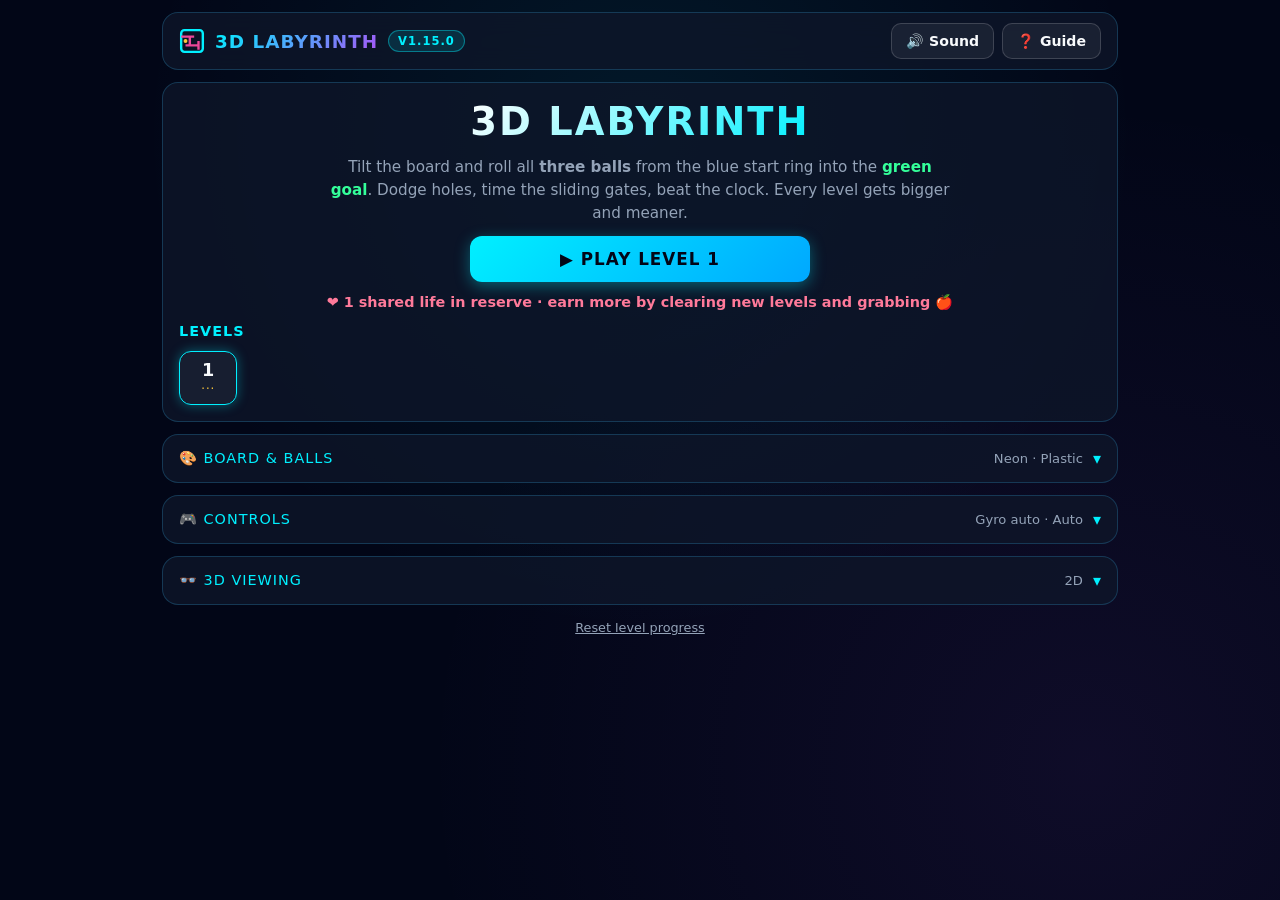
==== commit 5a383877: "fix: hand-held VR board at eye level; Menu button in VR (v1.15.0) Quest feedback: the table board sa" ====
--- a/index.html
+++ b/index.html
@@ -12,7 +12,7 @@
   <meta name="apple-mobile-web-app-capable" content="yes">
   <meta name="mobile-web-app-capable" content="yes">
   <meta name="apple-mobile-web-app-title" content="Labyrinth3D">
-  <link rel="stylesheet" href="./css/styles.css?v=1.14.1">
+  <link rel="stylesheet" href="./css/styles.css?v=1.15.0">
   <!-- Three.js r128, bundled locally so the PWA works fully offline -->
   <script src="./js/lib/three.min.js"></script>
   <!-- PeerJS 1.5.5 (MIT, bundled locally): phone-controller pairing only. See js/lib/peerjs.LICENSE.txt -->
@@ -30,7 +30,7 @@
           <circle cx="6" cy="12" r="1.8" fill="#ffc93c" stroke="none"/>
         </svg>
         <span>3D Labyrinth</span>
-        <span class="version-badge">v1.14.1</span>
+        <span class="version-badge">v1.15.0</span>
       </div>
       <div class="header-controls">
         <button class="icon-btn install-btn" id="installBtn" style="display:none" title="Install as an app on this device">📲 Install app</button>
@@ -246,21 +246,21 @@
   <script type="importmap">
   {
     "imports": {
-      "./js/config.js": "./js/config.js?v=1.14.1",
-      "./js/maze.js": "./js/maze.js?v=1.14.1",
-      "./js/physics.js": "./js/physics.js?v=1.14.1",
-      "./js/renderer.js": "./js/renderer.js?v=1.14.1",
-      "./js/board.js": "./js/board.js?v=1.14.1",
-      "./js/materials.js": "./js/materials.js?v=1.14.1",
-      "./js/controls.js": "./js/controls.js?v=1.14.1",
-      "./js/hud3d.js": "./js/hud3d.js?v=1.14.1",
-      "./js/audio.js": "./js/audio.js?v=1.14.1",
-      "./js/ui.js": "./js/ui.js?v=1.14.1",
-      "./js/link.js": "./js/link.js?v=1.14.1",
-      "./js/progress.js": "./js/progress.js?v=1.14.1"
+      "./js/config.js": "./js/config.js?v=1.15.0",
+      "./js/maze.js": "./js/maze.js?v=1.15.0",
+      "./js/physics.js": "./js/physics.js?v=1.15.0",
+      "./js/renderer.js": "./js/renderer.js?v=1.15.0",
+      "./js/board.js": "./js/board.js?v=1.15.0",
+      "./js/materials.js": "./js/materials.js?v=1.15.0",
+      "./js/controls.js": "./js/controls.js?v=1.15.0",
+      "./js/hud3d.js": "./js/hud3d.js?v=1.15.0",
+      "./js/audio.js": "./js/audio.js?v=1.15.0",
+      "./js/ui.js": "./js/ui.js?v=1.15.0",
+      "./js/link.js": "./js/link.js?v=1.15.0",
+      "./js/progress.js": "./js/progress.js?v=1.15.0"
     }
   }
   </script>
-  <script type="module" src="./js/app.js?v=1.14.1"></script>
+  <script type="module" src="./js/app.js?v=1.15.0"></script>
 </body>
 </html>
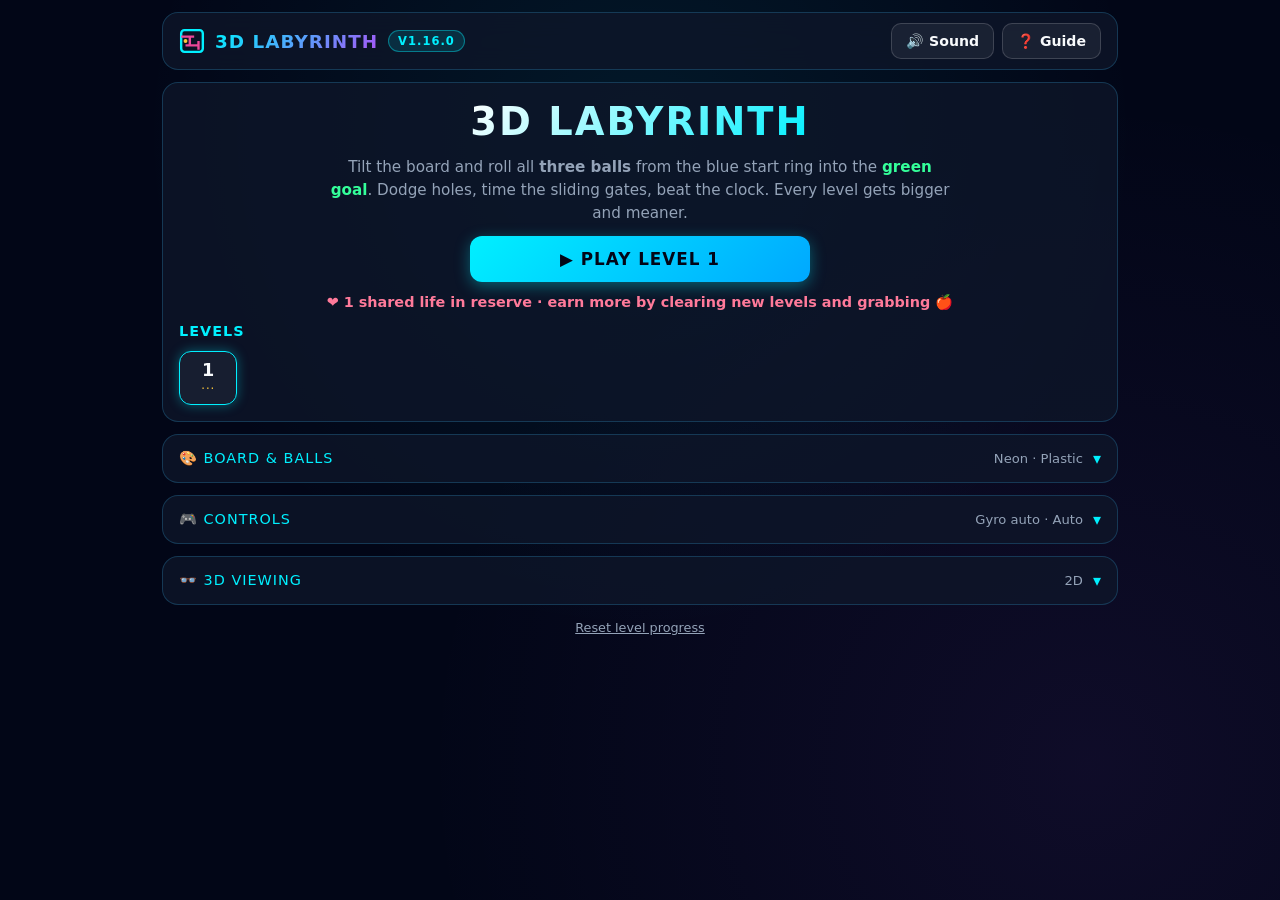
==== commit e834ee41: "feat: adjust the VR board's height and tilt with the thumbstick (v1.16.0) 🎚 Adjust on the VR pause p" ====
--- a/index.html
+++ b/index.html
@@ -12,7 +12,7 @@
   <meta name="apple-mobile-web-app-capable" content="yes">
   <meta name="mobile-web-app-capable" content="yes">
   <meta name="apple-mobile-web-app-title" content="Labyrinth3D">
-  <link rel="stylesheet" href="./css/styles.css?v=1.15.0">
+  <link rel="stylesheet" href="./css/styles.css?v=1.16.0">
   <!-- Three.js r128, bundled locally so the PWA works fully offline -->
   <script src="./js/lib/three.min.js"></script>
   <!-- PeerJS 1.5.5 (MIT, bundled locally): phone-controller pairing only. See js/lib/peerjs.LICENSE.txt -->
@@ -30,7 +30,7 @@
           <circle cx="6" cy="12" r="1.8" fill="#ffc93c" stroke="none"/>
         </svg>
         <span>3D Labyrinth</span>
-        <span class="version-badge">v1.15.0</span>
+        <span class="version-badge">v1.16.0</span>
       </div>
       <div class="header-controls">
         <button class="icon-btn install-btn" id="installBtn" style="display:none" title="Install as an app on this device">📲 Install app</button>
@@ -246,21 +246,21 @@
   <script type="importmap">
   {
     "imports": {
-      "./js/config.js": "./js/config.js?v=1.15.0",
-      "./js/maze.js": "./js/maze.js?v=1.15.0",
-      "./js/physics.js": "./js/physics.js?v=1.15.0",
-      "./js/renderer.js": "./js/renderer.js?v=1.15.0",
-      "./js/board.js": "./js/board.js?v=1.15.0",
-      "./js/materials.js": "./js/materials.js?v=1.15.0",
-      "./js/controls.js": "./js/controls.js?v=1.15.0",
-      "./js/hud3d.js": "./js/hud3d.js?v=1.15.0",
-      "./js/audio.js": "./js/audio.js?v=1.15.0",
-      "./js/ui.js": "./js/ui.js?v=1.15.0",
-      "./js/link.js": "./js/link.js?v=1.15.0",
-      "./js/progress.js": "./js/progress.js?v=1.15.0"
+      "./js/config.js": "./js/config.js?v=1.16.0",
+      "./js/maze.js": "./js/maze.js?v=1.16.0",
+      "./js/physics.js": "./js/physics.js?v=1.16.0",
+      "./js/renderer.js": "./js/renderer.js?v=1.16.0",
+      "./js/board.js": "./js/board.js?v=1.16.0",
+      "./js/materials.js": "./js/materials.js?v=1.16.0",
+      "./js/controls.js": "./js/controls.js?v=1.16.0",
+      "./js/hud3d.js": "./js/hud3d.js?v=1.16.0",
+      "./js/audio.js": "./js/audio.js?v=1.16.0",
+      "./js/ui.js": "./js/ui.js?v=1.16.0",
+      "./js/link.js": "./js/link.js?v=1.16.0",
+      "./js/progress.js": "./js/progress.js?v=1.16.0"
     }
   }
   </script>
-  <script type="module" src="./js/app.js?v=1.15.0"></script>
+  <script type="module" src="./js/app.js?v=1.16.0"></script>
 </body>
 </html>
